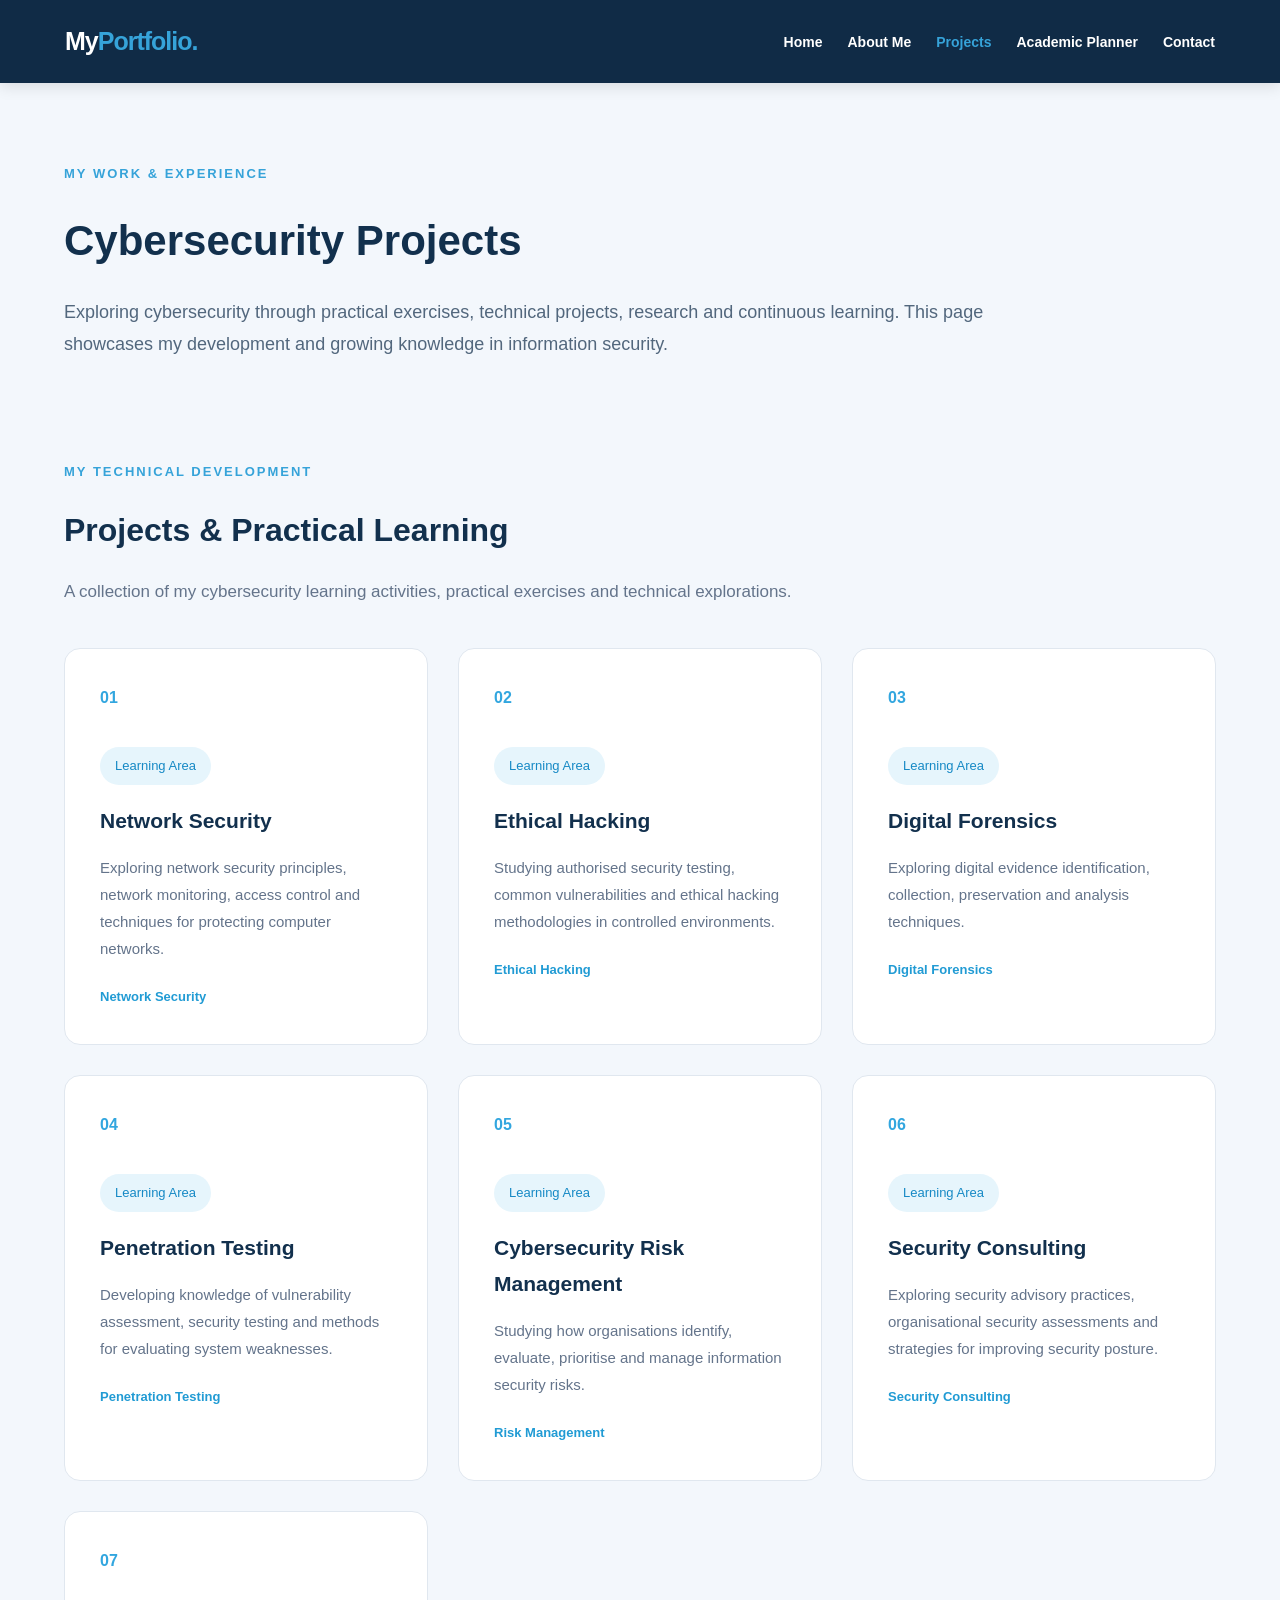
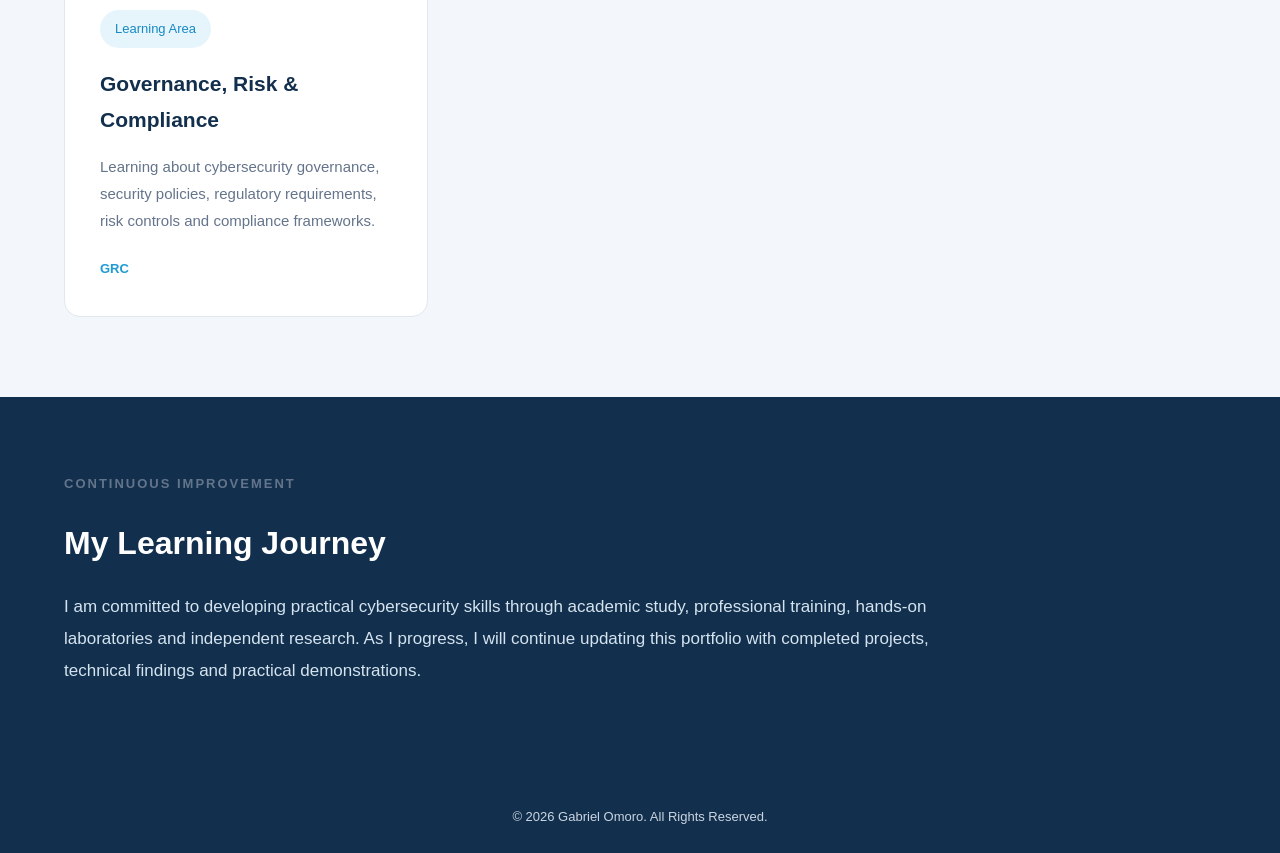
==== projects.html @ 683714b4 "Add files via upload" ====
<!DOCTYPE html>
<html lang="en">
<head>
    <meta charset="UTF-8">
    <meta name="viewport" content="width=device-width, initial-scale=1.0">
    <meta name="description" content="Cybersecurity projects and practical learning portfolio of Gabriel Omoro.">
    <title>Projects | Gabriel Omoro</title>

    <link rel="stylesheet" href="css/style.css">
</head>

<body>

    <!-- Website Header -->
    <header class="site-header">
        <div class="container">
            <a href="index.html" class="logo">
                My<span>Portfolio.</span>
            </a>

            <nav class="main-nav">
                <ul>
                    <li><a href="index.html">Home</a></li>
                    <li><a href="about.html">About Me</a></li>
                    <li><a href="projects.html" class="active">Projects</a></li>
                    <li><a href="planner.html">Academic Planner</a></li>
                    <li><a href="contact.html">Contact</a></li>
                </ul>
            </nav>
        </div>
    </header>

    <main>

        <!-- Projects Hero -->
        <section class="projects-hero">
            <div class="container">
                <p class="eyebrow">MY WORK & EXPERIENCE</p>

                <h1>Cybersecurity Projects</h1>

                <p>
                    Exploring cybersecurity through practical exercises,
                    technical projects, research and continuous learning.
                    This page showcases my development and growing
                    knowledge in information security.
                </p>
            </div>
        </section>

        <!-- Projects Section -->
        <section class="projects-section">
            <div class="container">

                <p class="eyebrow">MY TECHNICAL DEVELOPMENT</p>
                <h2>Projects & Practical Learning</h2>

                <p class="section-description">
                    A collection of my cybersecurity learning activities,
                    practical exercises and technical explorations.
                </p>

                <div class="projects-grid">

                    <article class="project-card">
                        <span class="project-number">01</span>
                        <span class="project-status">Learning Area</span>
                        <h3>Network Security</h3>
                        <p>
                            Exploring network security principles,
                            network monitoring, access control and
                            techniques for protecting computer networks.
                        </p>
                        <span class="project-category">Network Security</span>
                    </article>

                    <article class="project-card">
                        <span class="project-number">02</span>
                        <span class="project-status">Learning Area</span>
                        <h3>Ethical Hacking</h3>
                        <p>
                            Studying authorised security testing,
                            common vulnerabilities and ethical hacking
                            methodologies in controlled environments.
                        </p>
                        <span class="project-category">Ethical Hacking</span>
                    </article>

                    <article class="project-card">
                        <span class="project-number">03</span>
                        <span class="project-status">Learning Area</span>
                        <h3>Digital Forensics</h3>
                        <p>
                            Exploring digital evidence identification,
                            collection, preservation and analysis
                            techniques.
                        </p>
                        <span class="project-category">Digital Forensics</span>
                    </article>

                    <article class="project-card">
                        <span class="project-number">04</span>
                        <span class="project-status">Learning Area</span>
                        <h3>Penetration Testing</h3>
                        <p>
                            Developing knowledge of vulnerability
                            assessment, security testing and methods
                            for evaluating system weaknesses.
                        </p>
                        <span class="project-category">Penetration Testing</span>
                    </article>

                    <article class="project-card">
                        <span class="project-number">05</span>
                        <span class="project-status">Learning Area</span>
                        <h3>Cybersecurity Risk Management</h3>
                        <p>
                            Studying how organisations identify,
                            evaluate, prioritise and manage information
                            security risks.
                        </p>
                        <span class="project-category">Risk Management</span>
                    </article>

                    <article class="project-card">
                        <span class="project-number">06</span>
                        <span class="project-status">Learning Area</span>
                        <h3>Security Consulting</h3>
                        <p>
                            Exploring security advisory practices,
                            organisational security assessments and
                            strategies for improving security posture.
                        </p>
                        <span class="project-category">Security Consulting</span>
                    </article>

                    <article class="project-card">
                        <span class="project-number">07</span>
                        <span class="project-status">Learning Area</span>
                        <h3>Governance, Risk & Compliance</h3>
                        <p>
                            Learning about cybersecurity governance,
                            security policies, regulatory requirements,
                            risk controls and compliance frameworks.
                        </p>
                        <span class="project-category">GRC</span>
                    </article>

                </div>
            </div>
        </section>

        <!-- Professional Development -->
        <section class="development-section">
            <div class="container">
                <p class="eyebrow">CONTINUOUS IMPROVEMENT</p>
                <h2>My Learning Journey</h2>

                <p>
                    I am committed to developing practical cybersecurity
                    skills through academic study, professional training,
                    hands-on laboratories and independent research.
                    As I progress, I will continue updating this portfolio
                    with completed projects, technical findings and
                    practical demonstrations.
                </p>
            </div>
        </section>

    </main>

    <!-- Footer -->
    <footer class="site-footer">
        <div class="container">
            <p>
                &copy; 2026 Gabriel Omoro.
                All Rights Reserved.
            </p>
        </div>
    </footer>

</body>
</html>
---- css/style.css ----
/* =========================================
   COS 106 STUDENT PORTFOLIO
   MAIN EXTERNAL STYLESHEET
========================================= */

/* 1. GLOBAL SETTINGS */
:root {
    --primary: #102b46;
    --secondary: #176b9b;
    --accent: #36a3d9;
    --background: #f4f7fb;
    --white: #ffffff;
    --text: #263747;
    --muted: #64748b;
    --border: #e2e8f0;
}

* {
    margin: 0;
    padding: 0;
    box-sizing: border-box;
}

html {
    scroll-behavior: smooth;
}

body {
    font-family: Arial, Helvetica, sans-serif;
    background: var(--background);
    color: var(--text);
    line-height: 1.7;
}

a {
    text-decoration: none;
    color: inherit;
}

img, video {
    max-width: 100%;
    display: block;
}

.container {
    width: 90%;
    max-width: 1150px;
    margin: auto;
}

/* 2. WEBSITE HEADER */
.site-header {
    background: var(--primary);
    color: var(--white);
    padding: 20px 0;
    position: sticky;
    top: 0;
    z-index: 1000;
    box-shadow: 0 3px 15px rgba(0,0,0,0.12);
}

.site-header .container {
    display: flex;
    justify-content: space-between;
    align-items: center;
    gap: 25px;
}

.logo {
    font-size: 25px;
    font-weight: bold;
    letter-spacing: -1px;
}

.logo span {
    color: var(--accent);
}

.main-nav ul {
    display: flex;
    list-style: none;
    gap: 25px;
    flex-wrap: wrap;
}

.main-nav a {
    font-size: 14px;
    font-weight: 600;
    transition: color 0.3s ease;
}

.main-nav a:hover,
.main-nav a.active {
    color: var(--accent);
}

/* 3. HOMEPAGE HERO SECTION */
.hero {
    background: linear-gradient(135deg, #102b46, #174d70);
    color: var(--white);
    padding: 90px 0;
    overflow: hidden;
}

.hero-content {
    display: grid;
    grid-template-columns: 1.3fr 0.7fr;
    align-items: center;
    gap: 55px;
}

.eyebrow {
    color: var(--accent);
    font-size: 13px;
    font-weight: bold;
    letter-spacing: 2px;
    margin-bottom: 15px;
}

.hero h1 {
    font-size: clamp(32px, 5vw, 52px);
    line-height: 1.2;
    margin-bottom: 18px;
}

.hero h1 span {
    color: var(--accent);
}

.hero h2 {
    font-size: 21px;
    font-weight: 500;
    margin-bottom: 18px;
}

.hero-text > p:not(.eyebrow) {
    color: #dbeafe;
    max-width: 600px;
    margin-bottom: 30px;
}

.hero-image img {
    width: 100%;
    max-width: 340px;
    aspect-ratio: 4 / 5;
    object-fit: cover;
    border-radius: 25px;
    border: 5px solid rgba(255,255,255,0.2);
    margin: auto;
    box-shadow: 0 15px 40px rgba(0,0,0,0.2);
    transition: transform 0.3s ease;
}

.hero-image img:hover {
    transform: translateY(-6px);
}

/* 4. BUTTONS */
.hero-buttons {
    display: flex;
    flex-wrap: wrap;
    gap: 15px;
}

.btn {
    display: inline-block;
    padding: 13px 23px;
    border-radius: 7px;
    font-weight: bold;
    font-size: 14px;
    transition: all 0.3s ease;
}

.btn-primary {
    background: var(--accent);
    color: var(--white);
}

.btn-primary:hover {
    background: #2183b8;
    transform: translateY(-3px);
}

.btn-outline {
    border: 1px solid var(--white);
    color: var(--white);
}

.btn-outline:hover {
    background: var(--white);
    color: var(--primary);
}

/* 5. INTRODUCTION SECTION */
.intro-section {
    padding: 80px 0;
    background: var(--white);
}

.intro-section h2,
.highlights-section h2,
.media-section h2 {
    color: var(--primary);
    font-size: 32px;
    margin-bottom: 20px;
}

.intro-section p:not(.eyebrow) {
    max-width: 800px;
    color: var(--muted);
    margin-bottom: 20px;
}

.text-link {
    color: var(--secondary);
    font-weight: bold;
}

.text-link:hover {
    color: var(--accent);
}

/* 6. ACADEMIC HIGHLIGHTS */
.highlights-section {
    padding: 80px 0;
}

.highlights-grid {
    display: grid;
    grid-template-columns: repeat(3, 1fr);
    gap: 25px;
    margin-top: 35px;
}

.highlight-card {
    background: var(--white);
    padding: 30px;
    border-radius: 12px;
    border: 1px solid var(--border);
    transition: all 0.3s ease;
}

.highlight-card:hover {
    transform: translateY(-7px);
    box-shadow: 0 12px 30px rgba(16,43,70,0.1);
    border-color: var(--accent);
}

.highlight-card h3 {
    color: var(--primary);
    margin-bottom: 12px;
}

.highlight-card p {
    color: var(--muted);
}

/* 7. MULTIMEDIA SECTION */
.media-section {
    background: var(--white);
    padding: 75px 0;
    text-align: center;
}

.media-section p {
    color: var(--muted);
    margin-bottom: 25px;
}

.media-section video {
    max-width: 750px;
    margin: auto;
    border-radius: 12px;
    background: var(--primary);
}

/* 8. WEBSITE FOOTER */
.site-footer {
    background: var(--primary);
    color: var(--white);
    padding: 30px 0;
    text-align: center;
}

.site-footer p {
    font-size: 13px;
    color: #cbd5e1;
}

/* 9. RESPONSIVE DESIGN */
@media (max-width: 900px) {
    .site-header .container {
        flex-direction: column;
    }

    .main-nav ul {
        justify-content: center;
        gap: 15px;
    }

    .hero-content {
        grid-template-columns: 1fr;
        text-align: center;
    }

    .hero-text > p:not(.eyebrow) {
        margin-left: auto;
        margin-right: auto;
    }

    .hero-buttons {
        justify-content: center;
    }

    .hero-image img {
        max-width: 280px;
    }

    .highlights-grid {
        grid-template-columns: repeat(2, 1fr);
    }
}

@media (max-width: 600px) {
    .container {
        width: 92%;
    }

    .hero {
        padding: 60px 0;
    }

    .hero h1 {
        font-size: 34px;
    }

    .hero h2 {
        font-size: 18px;
    }

    .main-nav ul {
        gap: 12px;
    }

    .main-nav a {
        font-size: 12px;
    }

    .highlights-grid {
        grid-template-columns: 1fr;
    }

    .intro-section,
    .highlights-section {
        padding: 55px 0;
    }

    .intro-section h2,
    .highlights-section h2,
    .media-section h2 {
        font-size: 26px;
    }

    .hero-buttons {
        flex-direction: column;
    }

    .btn {
        text-align: center;
    }
}
/* Fix homepage hero section spacing */
.hero {
    padding-top: 100px;
    padding-bottom: 70px;
}

/* =====================================
   ABOUT ME PAGE
===================================== */

.about-hero {
    background: linear-gradient(135deg, #102b46, #176b9b);
    color: #ffffff;
    padding: 90px 0;
}

.about-hero-content {
    display: grid;
    grid-template-columns: 1.5fr 0.8fr;
    align-items: center;
    gap: 60px;
}

.about-hero h1 {
    font-size: 46px;
    margin-bottom: 15px;
}

.about-hero h1 span {
    color: #36a3d9;
}

.about-hero h2 {
    font-size: 23px;
    margin-bottom: 25px;
}

.about-hero p {
    line-height: 1.8;
    margin-bottom: 20px;
}

.about-photo img {
    width: 100%;
    max-width: 380px;
    height: 430px;
    object-fit: cover;
    border: 6px solid rgba(255,255,255,0.25);
    border-radius: 22px;
    display: block;
    margin: auto;
}

.section-description {
    max-width: 750px;
    color: var(--muted);
    margin: 15px 0 35px;
    line-height: 1.8;
}

/* Cybersecurity Interest Cards */

.about-interests {
    padding: 75px 0;
    background: var(--background);
}

.about-interests h2,
.career-section h2,
.development-section h2 {
    font-size: 32px;
    margin-bottom: 15px;
    color: var(--primary);
}

.interest-grid {
    display: grid;
    grid-template-columns: repeat(3, 1fr);
    gap: 22px;
    margin-top: 35px;
}

.interest-card {
    background: var(--white);
    border: 1px solid var(--border);
    border-radius: 12px;
    padding: 28px;
    transition: transform 0.3s ease,
                box-shadow 0.3s ease;
}

.interest-card:hover {
    transform: translateY(-5px);
    box-shadow: 0 10px 25px rgba(16,43,70,0.1);
}

.interest-number {
    display: inline-block;
    color: var(--accent);
    font-weight: bold;
    font-size: 14px;
    margin-bottom: 15px;
}

.interest-card h3 {
    color: var(--primary);
    font-size: 19px;
    margin-bottom: 12px;
}

.interest-card p {
    color: var(--muted);
    line-height: 1.7;
    font-size: 15px;
}

/* Career and Development Sections */

.career-section,
.development-section {
    padding: 70px 0;
}

.career-section {
    background: #eef5fa;
}

.development-section {
    background: var(--white);
}

.career-section p,
.development-section p {
    max-width: 850px;
    color: var(--muted);
    line-height: 1.9;
    margin-bottom: 18px;
}

/* Mobile Responsiveness */

@media (max-width: 900px) {

    .about-hero-content {
        grid-template-columns: 1fr;
        text-align: center;
    }

    .about-photo img {
        max-width: 320px;
    }

    .interest-grid {
        grid-template-columns: repeat(2, 1fr);
    }

}

@media (max-width: 600px) {

    .about-hero h1 {
        font-size: 34px;
    }

    .about-hero h2 {
        font-size: 19px;
    }

    .interest-grid {
        grid-template-columns: 1fr;
    }

    .about-hero {
        padding: 55px 0;
    }

}

.interest-card:last-child {
    grid-column: 2;
}
@media (max-width: 600px) {
    .interest-card:last-child {
        grid-column: auto;
    }
}


/* =================================
   PROJECTS PAGE STYLING
================================= */

.projects-hero {
    background: #f3f7fc;
    padding: 80px 0 45px;
}

.projects-hero .container,
.projects-section .container,
.development-section .container {
    width: 90%;
    max-width: 1200px;
    margin: auto;
}

.projects-hero h1 {
    font-size: 42px;
    color: #12304d;
    margin: 20px 0;
}

.projects-hero p:not(.eyebrow) {
    font-size: 18px;
    line-height: 1.8;
    color: #52677d;
    max-width: 950px;
}

.projects-section {
    padding: 55px 0 80px;
    background: #f3f7fc;
}

.projects-section h2,
.development-section h2 {
    font-size: 32px;
    color: #12304d;
    margin: 20px 0;
}

.section-description {
    color: #64748b;
    font-size: 17px;
    margin-bottom: 40px;
}

.projects-grid {
    display: grid;
    grid-template-columns: repeat(3, 1fr);
    gap: 30px;
}

.project-card {
    background: #ffffff;
    padding: 35px;
    border-radius: 16px;
    border: 1px solid #e0e7ef;
    transition: transform 0.3s ease, box-shadow 0.3s ease;
}

.project-card:hover {
    transform: translateY(-6px);
    box-shadow: 0 12px 30px rgba(18, 48, 77, 0.10);
}

.project-number {
    display: block;
    color: #32a6df;
    font-weight: 700;
    margin-bottom: 18px;
}

.project-status {
    display: inline-block;
    background: #e6f5fc;
    color: #1689c5;
    padding: 7px 13px;
    border-radius: 20px;
    font-size: 12px;
    margin-bottom: 18px;
}

.project-card h3 {
    color: #12304d;
    font-size: 21px;
    margin-bottom: 15px;
}

.project-card p {
    color: #64748b;
    font-size: 15px;
    line-height: 1.8;
    margin-bottom: 20px;
}

.project-category {
    display: inline-block;
    color: #219bd4;
    font-size: 13px;
    font-weight: 600;
}

.development-section {
    background: #12304d;
    padding: 75px 0;
    color: #ffffff;
}

.development-section h2 {
    color: #ffffff;
}

.development-section p:not(.eyebrow) {
    color: #d5e3ef;
    font-size: 17px;
    line-height: 1.9;
    max-width: 900px;
}

/* Responsive Design */

@media (max-width: 900px) {
    .projects-grid {
        grid-template-columns: repeat(2, 1fr);
    }
}

@media (max-width: 600px) {
    .projects-grid {
        grid-template-columns: 1fr;
    }

    .projects-hero h1 {
        font-size: 32px;
    }

    .projects-section h2,
    .development-section h2 {
        font-size: 26px;
    }

    .project-card {
        padding: 25px;
    }
}


/* =====================================
   ACADEMIC PLANNER PAGE
===================================== */

.planner-hero {
    background: #f3f7fc;
    padding: 45px 0 35px;
}

.planner-hero .container,
.planner-overview .container,
.academic-goals .container,
.assignment-section .container,
.study-section .container {
    width: 90%;
    max-width: 1200px;
    margin: auto;
}

.planner-hero h1 {
    font-size: 42px;
    color: #12304d;
    margin: 20px 0;
}

.planner-hero h1 span {
    color: #32a6df;
}

.planner-hero p:not(.eyebrow) {
    font-size: 18px;
    line-height: 1.8;
    color: #52677d;
    max-width: 950px;
}

.planner-overview,
.academic-goals,
.assignment-section,
.study-section {
    padding: 65px 0;
    background: #f3f7fc;
}

.planner-overview h2,
.academic-goals h2,
.assignment-section h2,
.study-section h2 {
    font-size: 32px;
    color: #12304d;
    margin: 20px 0 35px;
}

.planner-grid {
    display: grid;
    grid-template-columns: repeat(3, 1fr);
    gap: 30px;
}

.planner-card {
    background: #ffffff;
    padding: 35px;
    border-radius: 16px;
    border: 1px solid #e0e7ef;
    margin-bottom: 20px;
    transition: transform 0.3s ease,
                box-shadow 0.3s ease;
}

.planner-card:hover {
    transform: translateY(-5px);
    box-shadow: 0 12px 30px rgba(18, 48, 77, 0.10);
}

.planner-card h3 {
    color: #12304d;
    font-size: 21px;
    margin-bottom: 15px;
}

.planner-card p {
    color: #64748b;
    font-size: 16px;
    line-height: 1.8;
}

.academic-goals {
    background: #ffffff;
}

.assignment-section {
    background: #f3f7fc;
}

.study-section {
    background: #ffffff;
}

.assignment-section > .container > p:not(.eyebrow) {
    color: #64748b;
    line-height: 1.8;
    font-size: 17px;
    margin-bottom: 30px;
}

.project-status {
    display: inline-block;
    background: #e6f5fc;
    color: #1689c5;
    padding: 8px 15px;
    border-radius: 20px;
    font-size: 13px;
    margin-top: 18px;
}

.site-footer {
    background: #12304d;
    color: #ffffff;
    padding: 25px 0;
    text-align: center;
}

.site-footer p {
    margin: 0;
}

/* Responsive Design */

@media (max-width: 900px) {
    .planner-grid {
        grid-template-columns: repeat(2, 1fr);
    }
}

@media (max-width: 600px) {
    .planner-grid {
        grid-template-columns: 1fr;
    }

    .planner-hero h1 {
        font-size: 32px;
    }

    .planner-overview h2,
    .academic-goals h2,
    .assignment-section h2,
    .study-section h2 {
        font-size: 26px;
    }

    .planner-card {
        padding: 25px;
    }
}


/* =====================================
   CONTACT PAGE
===================================== */

.contact-hero {
    background: #f3f7fc;
    padding: 65px 0;
}

.contact-hero h1 {
    font-size: 42px;
    color: #12304d;
    margin: 15px 0;
}

.contact-hero h1 span {
    color: #36a3d9;
}

.contact-hero p:not(.eyebrow) {
    max-width: 850px;
    color: #52677d;
    font-size: 17px;
    line-height: 1.8;
}

.contact-section {
    background: #ffffff;
    padding: 75px 0;
}

.contact-grid {
    display: grid;
    grid-template-columns: 0.9fr 1.1fr;
    gap: 50px;
}

.contact-info h2,
.contact-form-container h2 {
    color: #12304d;
    font-size: 28px;
    margin-bottom: 20px;
}

.contact-info > p:not(.eyebrow) {
    color: #64748b;
    line-height: 1.8;
    margin-bottom: 30px;
}

.contact-detail {
    border-bottom: 1px solid #e2e8f0;
    padding: 15px 0;
}

.contact-detail h3 {
    color: #12304d;
    font-size: 16px;
}

.contact-detail p {
    color: #64748b;
    margin-top: 5px;
}

.contact-form-container {
    background: #f8fafc;
    padding: 35px;
    border-radius: 15px;
    border: 1px solid #e2e8f0;
}

.form-group {
    margin-bottom: 20px;
}

.form-group label {
    display: block;
    color: #12304d;
    font-weight: 600;
    margin-bottom: 8px;
}

.form-group input,
.form-group textarea {
    width: 100%;
    padding: 13px;
    border: 1px solid #cbd5e1;
    border-radius: 7px;
    font-family: inherit;
    font-size: 15px;
    background: #ffffff;
}

.form-group input:focus,
.form-group textarea:focus {
    outline: none;
    border-color: #36a3d9;
    box-shadow: 0 0 0 3px rgba(54,163,217,0.12);
}

.form-group textarea {
    resize: vertical;
}

.contact-form-container button {
    border: none;
    cursor: pointer;
}

#contact-feedback {
    margin-top: 15px;
    font-size: 14px;
}

@media (max-width: 800px) {
    .contact-grid {
        grid-template-columns: 1fr;
    }
}

@media (max-width: 600px) {
    .contact-hero h1 {
        font-size: 32px;
    }

    .contact-form-container {
        padding: 22px;
    }
}
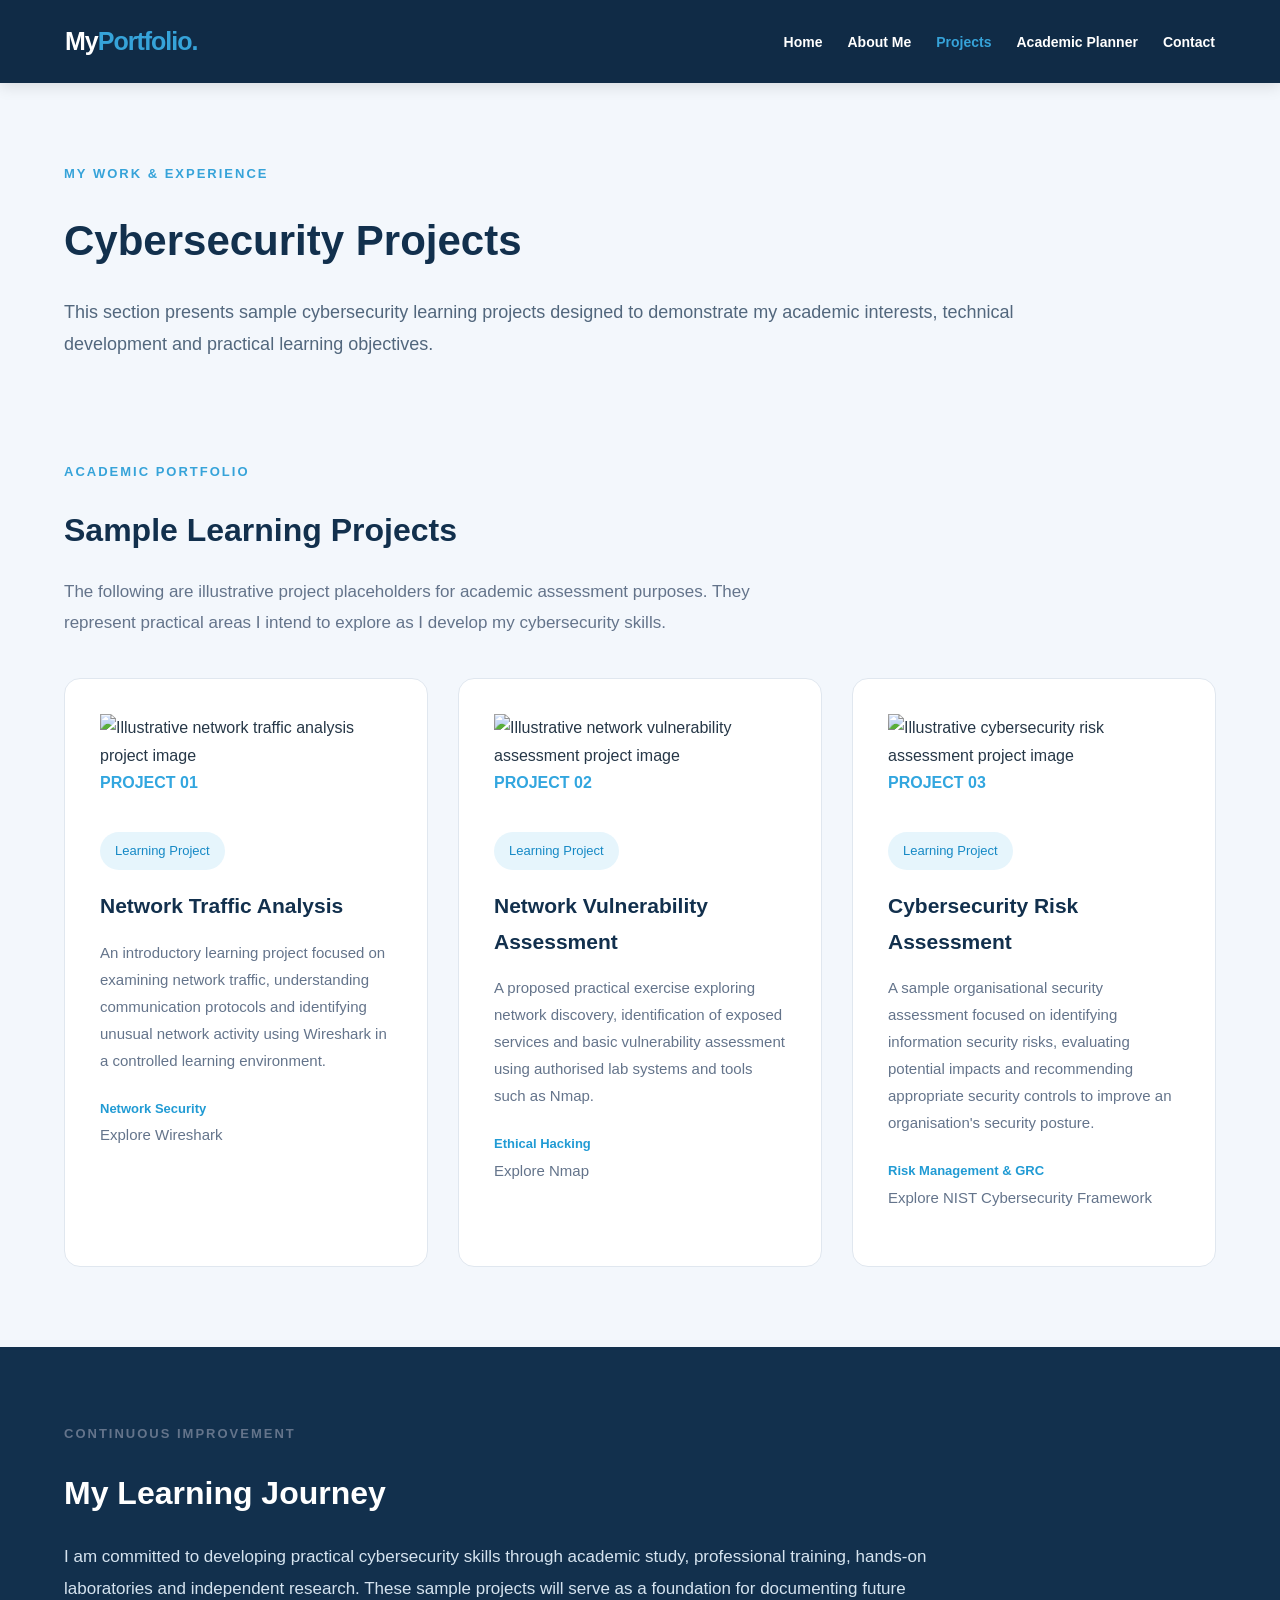
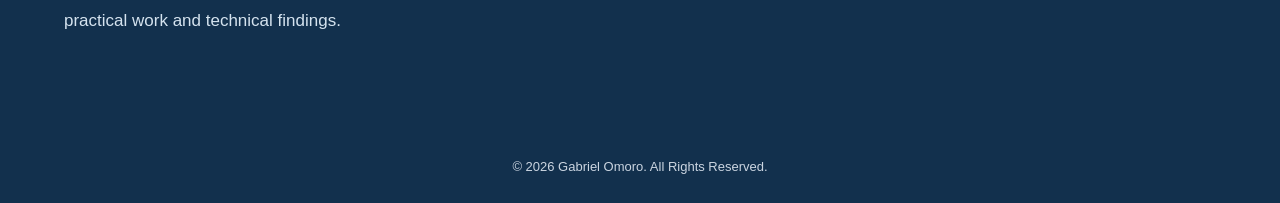
==== commit 4cf1c77b: "Improve projects page with sample learning projects." ====
--- a/projects.html
+++ b/projects.html
@@ -4,20 +4,16 @@
 <head>
     <meta charset="UTF-8">
     <meta name="viewport" content="width=device-width, initial-scale=1.0">
-    <meta name="description" content="Cybersecurity projects and practical learning portfolio of Gabriel Omoro.">
+    <meta name="description" content="Cybersecurity learning projects of Gabriel Omoro.">
     <title>Projects | Gabriel Omoro</title>
-
     <link rel="stylesheet" href="css/style.css">
 </head>
 
 <body>
 
-    <!-- Website Header -->
     <header class="site-header">
         <div class="container">
-            <a href="index.html" class="logo">
-                My<span>Portfolio.</span>
-            </a>
+            <a href="index.html" class="logo">My<span>Portfolio.</span></a>
 
             <nav class="main-nav">
                 <ul>
@@ -33,125 +29,127 @@
 
     <main>
 
-        <!-- Projects Hero -->
         <section class="projects-hero">
             <div class="container">
                 <p class="eyebrow">MY WORK & EXPERIENCE</p>
-
                 <h1>Cybersecurity Projects</h1>
-
                 <p>
-                    Exploring cybersecurity through practical exercises,
-                    technical projects, research and continuous learning.
-                    This page showcases my development and growing
-                    knowledge in information security.
+                    This section presents sample cybersecurity learning
+                    projects designed to demonstrate my academic interests,
+                    technical development and practical learning objectives.
                 </p>
             </div>
         </section>
 
-        <!-- Projects Section -->
         <section class="projects-section">
             <div class="container">
 
-                <p class="eyebrow">MY TECHNICAL DEVELOPMENT</p>
-                <h2>Projects & Practical Learning</h2>
+                <p class="eyebrow">ACADEMIC PORTFOLIO</p>
+                <h2>Sample Learning Projects</h2>
 
                 <p class="section-description">
-                    A collection of my cybersecurity learning activities,
-                    practical exercises and technical explorations.
+                    The following are illustrative project placeholders
+                    for academic assessment purposes. They represent
+                    practical areas I intend to explore as I develop
+                    my cybersecurity skills.
                 </p>
 
                 <div class="projects-grid">
 
                     <article class="project-card">
-                        <span class="project-number">01</span>
-                        <span class="project-status">Learning Area</span>
-                        <h3>Network Security</h3>
+                        <img
+                            class="project-image"
+                            src="https://placehold.co/800x450/12304d/ffffff?text=Network+Traffic+Analysis"
+                            alt="Illustrative network traffic analysis project image"
+                        >
+
+                        <span class="project-number">PROJECT 01</span>
+                        <span class="project-status">Learning Project</span>
+
+                        <h3>Network Traffic Analysis</h3>
+
                         <p>
-                            Exploring network security principles,
-                            network monitoring, access control and
-                            techniques for protecting computer networks.
+                            An introductory learning project focused on
+                            examining network traffic, understanding
+                            communication protocols and identifying
+                            unusual network activity using Wireshark
+                            in a controlled learning environment.
                         </p>
+
                         <span class="project-category">Network Security</span>
+
+                        <p>
+                            <a href="https://www.wireshark.org/"
+                               target="_blank" rel="noopener noreferrer">
+                                Explore Wireshark
+                            </a>
+                        </p>
                     </article>
 
                     <article class="project-card">
-                        <span class="project-number">02</span>
-                        <span class="project-status">Learning Area</span>
-                        <h3>Ethical Hacking</h3>
+                        <img
+                            class="project-image"
+                            src="https://placehold.co/800x450/12304d/ffffff?text=Network+Vulnerability+Assessment"
+                            alt="Illustrative network vulnerability assessment project image"
+                        >
+
+                        <span class="project-number">PROJECT 02</span>
+                        <span class="project-status">Learning Project</span>
+
+                        <h3>Network Vulnerability Assessment</h3>
+
                         <p>
-                            Studying authorised security testing,
-                            common vulnerabilities and ethical hacking
-                            methodologies in controlled environments.
+                            A proposed practical exercise exploring
+                            network discovery, identification of
+                            exposed services and basic vulnerability
+                            assessment using authorised lab systems
+                            and tools such as Nmap.
                         </p>
+
                         <span class="project-category">Ethical Hacking</span>
+
+                        <p>
+                            <a href="https://nmap.org/"
+                               target="_blank" rel="noopener noreferrer">
+                                Explore Nmap
+                            </a>
+                        </p>
                     </article>
 
                     <article class="project-card">
-                        <span class="project-number">03</span>
-                        <span class="project-status">Learning Area</span>
-                        <h3>Digital Forensics</h3>
+                        <img
+                            class="project-image"
+                            src="https://placehold.co/800x450/12304d/ffffff?text=Cybersecurity+Risk+Assessment"
+                            alt="Illustrative cybersecurity risk assessment project image"
+                        >
+
+                        <span class="project-number">PROJECT 03</span>
+                        <span class="project-status">Learning Project</span>
+
+                        <h3>Cybersecurity Risk Assessment</h3>
+
                         <p>
-                            Exploring digital evidence identification,
-                            collection, preservation and analysis
-                            techniques.
+                            A sample organisational security assessment
+                            focused on identifying information security
+                            risks, evaluating potential impacts and
+                            recommending appropriate security controls
+                            to improve an organisation's security posture.
                         </p>
-                        <span class="project-category">Digital Forensics</span>
-                    </article>
 
-                    <article class="project-card">
-                        <span class="project-number">04</span>
-                        <span class="project-status">Learning Area</span>
-                        <h3>Penetration Testing</h3>
+                        <span class="project-category">Risk Management & GRC</span>
+
                         <p>
-                            Developing knowledge of vulnerability
-                            assessment, security testing and methods
-                            for evaluating system weaknesses.
+                            <a href="https://www.nist.gov/cyberframework"
+                               target="_blank" rel="noopener noreferrer">
+                                Explore NIST Cybersecurity Framework
+                            </a>
                         </p>
-                        <span class="project-category">Penetration Testing</span>
-                    </article>
-
-                    <article class="project-card">
-                        <span class="project-number">05</span>
-                        <span class="project-status">Learning Area</span>
-                        <h3>Cybersecurity Risk Management</h3>
-                        <p>
-                            Studying how organisations identify,
-                            evaluate, prioritise and manage information
-                            security risks.
-                        </p>
-                        <span class="project-category">Risk Management</span>
-                    </article>
-
-                    <article class="project-card">
-                        <span class="project-number">06</span>
-                        <span class="project-status">Learning Area</span>
-                        <h3>Security Consulting</h3>
-                        <p>
-                            Exploring security advisory practices,
-                            organisational security assessments and
-                            strategies for improving security posture.
-                        </p>
-                        <span class="project-category">Security Consulting</span>
-                    </article>
-
-                    <article class="project-card">
-                        <span class="project-number">07</span>
-                        <span class="project-status">Learning Area</span>
-                        <h3>Governance, Risk & Compliance</h3>
-                        <p>
-                            Learning about cybersecurity governance,
-                            security policies, regulatory requirements,
-                            risk controls and compliance frameworks.
-                        </p>
-                        <span class="project-category">GRC</span>
                     </article>
 
                 </div>
             </div>
         </section>
 
-        <!-- Professional Development -->
         <section class="development-section">
             <div class="container">
                 <p class="eyebrow">CONTINUOUS IMPROVEMENT</p>
@@ -161,22 +159,17 @@
                     I am committed to developing practical cybersecurity
                     skills through academic study, professional training,
                     hands-on laboratories and independent research.
-                    As I progress, I will continue updating this portfolio
-                    with completed projects, technical findings and
-                    practical demonstrations.
+                    These sample projects will serve as a foundation for
+                    documenting future practical work and technical findings.
                 </p>
             </div>
         </section>
 
     </main>
 
-    <!-- Footer -->
     <footer class="site-footer">
         <div class="container">
-            <p>
-                &copy; 2026 Gabriel Omoro.
-                All Rights Reserved.
-            </p>
+            <p>&copy; 2026 Gabriel Omoro. All Rights Reserved.</p>
         </div>
     </footer>
 
